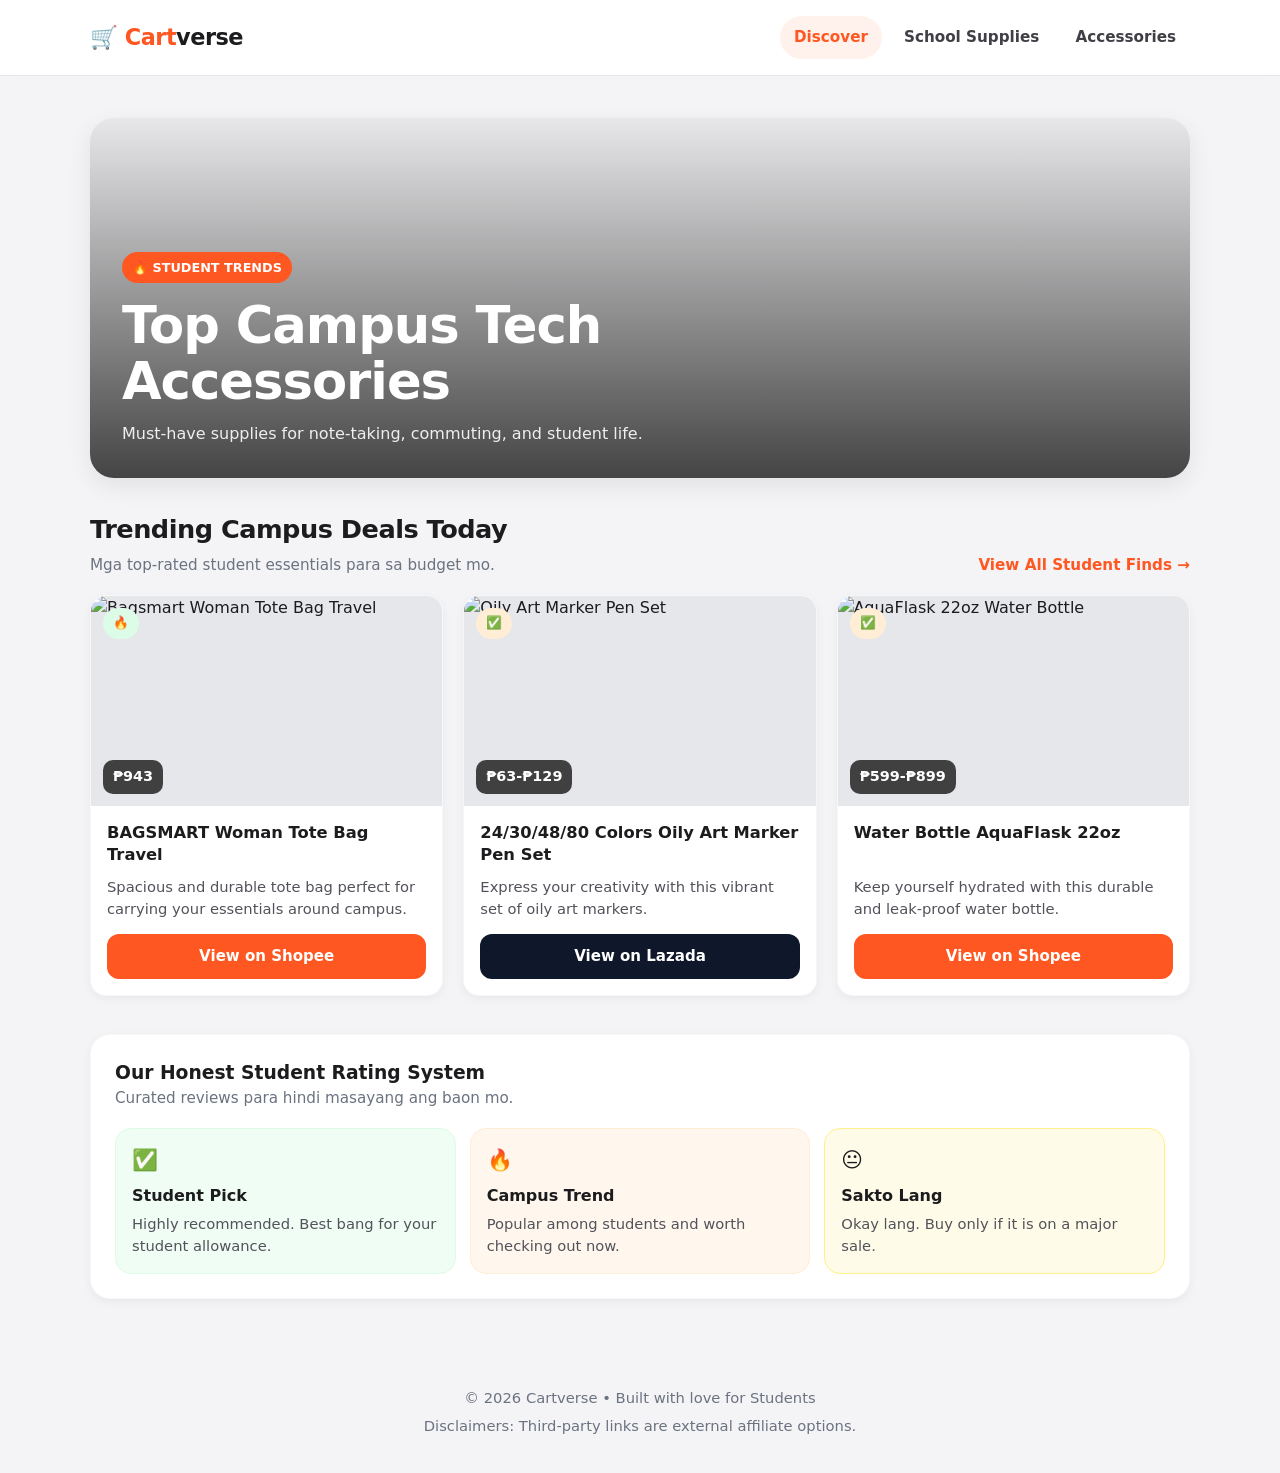
==== index.html @ a7df6241 "Update index.html" ====
<!DOCTYPE html>
<html lang="en">
<head>
  <meta charset="UTF-8" />
  <meta name="viewport" content="width=device-width, initial-scale=1.0" />
  <title>CartVerse | The Student Shopping Hub</title>
  <meta name="description" content="Discover budget-friendly daily school and lifestyle finds trending online." />

    <link rel="stylesheet" href="style.css" />
</head>
<body>

  <header>
    <div class="container nav-wrap">
      <div class="logo" data-page="home">🛒 Cart<span>verse</span></div>

      <nav id="navMenu">
        <a href="#" class="nav-link active" data-page="discover">Discover</a>
        <a href="Schoolsupplies.html" class="nav-link" data-page="school-supplies">School Supplies</a>
        <a href="accessories.html" class="nav-link" data-page="accessories">Accessories</a>
      </nav>

      <button class="menu-btn" id="menuBtn" aria-label="Open menu">☰</button>
    </div>
  </header>

  <!-- HOME -->
  <section id="page-home" class="page active">
    <div class="container">
      <div class="hero">
        <div class="hero-content">
          <span class="badge">🔥 STUDENT TRENDS</span>
          <h1 id="weeklyTrendTitle">Top Campus Tech Accessories</h1>
          <p id="weeklyTrendDesc">Must-have supplies for note-taking, commuting, and student life.</p>
        </div>
      </div>

      <div class="section-head">
        <div>
          <h2>Trending Campus Deals Today</h2>
          <p class="subtitle">Mga top-rated student essentials para sa budget mo.</p>
        </div>
        <a class="link-more" data-page="products">View All Student Finds →</a>
      </div>

      <div class="grid">
        <article class="card">
          <div class="card-media">
            <img src="https://urbanize.com.ph/cdn/shop/files/ZORAPUFFYTOTEBAG20L15.6DARKPINK.jpg?v=1753242029" alt="Bagsmart Woman Tote Bag Travel">
            <span class="label pick">🔥</span>
            <span class="price">₱943</span>
          </div>
          <div class="card-body">
            <h3>BAGSMART Woman Tote Bag Travel</h3>
            <p>Spacious and durable tote bag perfect for carrying your essentials around campus.</p>
            <a href="https://shopee.ph/product/1274006847/29334578543?d_id=119d6&fbclid=IwY2xjawTDHxdleHRuA2FlbQIxMQBzcnRjBmFwcF9pZAEwAAEe0GUUvHR-2mzgwWurWdqUloct5HxoFwGIVFLkCTsahULfKKFzEETgmdtwF88_aem_Q7Muy9vxRlAfymYEY0KRlw&uls_trackid=564r1qfe04qv&utm_content=hwQukmSt56ZjWmQnZuJNLMehuV9" target="_blank" class="btn btn-primary">View on Shopee</a>
          </div>
        </article>

        <article class="card">
          <div class="card-media">
            <img src="https://img.lazcdn.com/g/p/661849f80c9f0ef48b3bcabe8f1341df.png_720x720q80.png" alt="Oily Art Marker Pen Set">
            <span class="label trend">✅</span>
            <span class="price">₱63-₱129</span>
          </div>
          <div class="card-body">
            <h3>24/30/48/80 Colors Oily Art Marker Pen Set</h3>
            <p>Express your creativity with this vibrant set of oily art markers.</p>
            <a href="https://www.lazada.com.ph/products/pdp-i356802846-s26409563704.html?c=&channelLpJumpArgs=
        &clickTrackInfo=query%253Aschool%252Bsuplies%253Bnid%253A356802846%253Bsrc%253ALazadaMainSrp%253Brn
        %253Ab2de09ec4aee757e54d3545d79416fb6%253Bregion%253Aph%253Bsku%253A356802846_PH%253Bprice%253A92.07
        %253Bclient%253Amobile%253Bsupplier_id%253A889%253Bsession_id%253A%253Bbiz_source%253Ah5_internal%25
        3Bslot%253A16%253Butlog_bucket_id%253A470687%253Basc_category_id%253A22716%253Bitem_id%253A356802846%
        253Bsku_id%253A26409563704%253Bshop_id%253A7734%253BtemplateInfo%253A107881_E%2523-1_A3_C%2523&free
        shipping=1&fs_ab=2&fuse_fs=&lang=en&location=Bulacan&price=92.07&priceCompare=skuId%3A26409563704%3Bsourc
        e%3Alazada-search-voucher%3Brt%3Av_dyn_single-6%2FOK%23v_algo-13%2FOK%3Bip%3A33.81.247.198%3BaReq%3A90000
        1018013276%3BaResp%3A900001018013276_0%3Bsn%3Ab2de09ec4aee757e54d3545d79416fb6%3BunionTrace%3A012541a7178
        40405012462321e%3BoriginPrice%3A9207%3BsubsidyPrice%3A9207%3BacrossSubsidyPrice%3A9207%3BshopPrice%3A9207
        %3BvoucherPrice%3A9207%3BdisplayPrice%3A9207%3BisGray%3Afalse%3BsinglePromotionId%3A900001166032385%3Bsin
        gleToolCode%3AstoreFlashSale%3BvoucherPricePlugin%3A1%3BbuyerId%3A0%3ButdId%3AwpyTfdIv2kq2oCAbS%2FtZB2Zmp
        i%3BnewBuyer%3Afalse%3Btimestamp%3A1784040501730%3BisPreHeat%3Afalse%3BisPreHeat%3Afalse%3BitemType%3A0&r
        atingscore=4.9296482412060305&request_id=b2de09ec4aee757e54d3545d79416fb6&review=995&sale=3417&search=1
        &source=search&spm=a2o4l.searchlist.list.16&stock=1&dsource=share&laz_share_info=3809077927_5_100_0_38090
        79927_null&laz_token=f9461fcec348335b26bdcac873b13fa4&exlaz=e_02ORYuQNKp7Gip8qo24MCZFmNCmP6gU%2FnnWa525Vo
        cjCXvTKdNAtBZ9M7OhatQZXzRRrDZgMHzeuMScOJ7o6d%2FuxtDhefxtiD3WnASIas1Y%3D&sub_aff_id=social_share&sub_id2=3
        809077927&sub_id6=CPI_EXLAZ" target="_blank" class="btn btn-blue">View on Lazada</a>
          </div>
        </article>

        <article class="card">
          <div class="card-media">
            <img src="https://down-ph.img.susercontent.com/file/ph-11134207-820lf-mq7h2h96b3f35b.webp" alt="AquaFlask 22oz Water Bottle">
            <span class="label trend">✅</span>
            <span class="price">₱599-₱899</span>
          </div>
          <div class="card-body">
            <h3>Water Bottle AquaFlask 22oz</h3>
            <p>Keep yourself hydrated with this durable and leak-proof water bottle.</p>
            <a href="https://shopee.ph/product/1344724955/51013322574?d_id=eb044&fbclid=IwY2xjawTDIJ9leHRuA2FlbQIxMQBzcnRjBmFwcF9pZAEwAAEeaBiVEH11SwmpKhSJuuC8u22rtZngkVhweOirmakg-JugnvPbtaT-svU56ak_aem_vniA6LWFia5chDKTsBSP_A&uls_trackid=564r30q201k5&utm_content=CpCjVZBEoNfeaJhUya5evRuj17M" target="_blank" class="btn btn-primary">View on Shopee</a>
          </div>
        </article>
      </div>

      <section class="rating">
        <h3>Our Honest Student Rating System</h3>
        <p class="subtitle">Curated reviews para hindi masayang ang baon mo.</p>

        <div class="rating-grid">
          <div class="rating-box pick">
            <span class="icon">✅</span>
            <h4>Student Pick</h4>
            <p>Highly recommended. Best bang for your student allowance.</p>
          </div>

          <div class="rating-box trend">
            <span class="icon">🔥</span>
            <h4>Campus Trend</h4>
            <p>Popular among students and worth checking out now.</p>
          </div>

          <div class="rating-box ok">
            <span class="icon">😐</span>
            <h4>Sakto Lang</h4>
            <p>Okay lang. Buy only if it is on a major sale.</p>
          </div>
        </div>
      </section>
    </div>
  </section>

 
  

  <footer>
    <div class="container">
      <p>&copy; 2026 Cartverse • Built with love for Students</p>
      <p style="margin-top: 6px;">Disclaimers: Third-party links are external affiliate options.</p>
    </div>
  </footer>

<script src="js/script.js"></script>
</body>
</html>
---- style.css ----
:root {
      --bg: #f4f4f6;
      --surface: #ffffff;
      --text: #1c1c1e;
      --muted: #6b7280;
      --primary: #ff5722;
      --primary-dark: #e64a19;
      --border: #e5e7eb;
      --shadow: 0 8px 24px rgba(0, 0, 0, 0.08);
      --shadow-soft: 0 3px 10px rgba(0, 0, 0, 0.05);
      --radius: 16px;
      --radius-sm: 12px;
      --font: system-ui, -apple-system, BlinkMacSystemFont, "Segoe UI", Roboto, Arial, sans-serif;
    }

    * {
      box-sizing: border-box;
      margin: 0;
      padding: 0;
    }

    html {
      scroll-behavior: smooth;
    }

    body {
      font-family: var(--font);
      background: var(--bg);
      color: var(--text);
      line-height: 1.5;
    }

    a {
      color: inherit;
      text-decoration: none;
    }

    img {
      max-width: 100%;
      display: block;
    }

    .container {
      width: min(1100px, calc(100% - 32px));
      margin: 0 auto;
    }

    /* Header */
    header {
      position: sticky;
      top: 0;
      z-index: 1000;
      background: rgba(255, 255, 255, 0.92);
      backdrop-filter: blur(12px);
      border-bottom: 1px solid var(--border);
    }

    .nav-wrap {
      display: flex;
      align-items: center;
      justify-content: space-between;
      gap: 16px;
      padding: 16px 0;
    }

    .logo {
      font-size: 1.4rem;
      font-weight: 800;
      color: var(--primary);
      letter-spacing: -0.5px;
      cursor: pointer;
      white-space: nowrap;
    }

    .logo span {
      color: var(--text);
      font-weight: 700;
    }

    nav {
      display: flex;
      align-items: center;
      gap: 8px;
    }

    nav a {
      padding: 10px 14px;
      border-radius: 999px;
      font-size: 0.95rem;
      font-weight: 600;
      color: #3f3f46;
      transition: 0.2s ease;
      cursor: pointer;
    }

    nav a:hover,
    nav a.active {
      background: #fff1eb;
      color: var(--primary);
    }

    .menu-btn {
      display: none;
      border: 1px solid var(--border);
      background: var(--surface);
      border-radius: 10px;
      width: 42px;
      height: 42px;
      cursor: pointer;
      box-shadow: var(--shadow-soft);
      font-size: 1.2rem;
    }

    /* Sections */
    .page {
      display: none;
      padding: 28px 0 60px;
      animation: fadeIn 0.25s ease;
    }

    .page.active {
      display: block;
    }

    @keyframes fadeIn {
      from { opacity: 0; transform: translateY(10px); }
      to { opacity: 1; transform: translateY(0); }
    }

    .hero {
      margin-top: 14px;
      border-radius: 24px;
      overflow: hidden;
      min-height: 360px;
      background:
        linear-gradient(180deg, rgba(0,0,0,.05), rgba(0,0,0,.72)),
        url("https://images.unsplash.com/photo-1519710164239-da123dc03ef4?auto=format&fit=crop&w=1400&q=80") center/cover no-repeat;
      box-shadow: var(--shadow);
      display: flex;
      align-items: flex-end;
    }

    .hero-content {
      padding: 32px;
      color: white;
      max-width: 720px;
    }

    .badge {
      display: inline-block;
      background: var(--primary);
      color: white;
      font-size: 0.8rem;
      font-weight: 700;
      padding: 6px 10px;
      border-radius: 999px;
      margin-bottom: 14px;
    }

    .hero h1 {
      font-size: clamp(2rem, 4vw, 3.2rem);
      line-height: 1.1;
      margin-bottom: 12px;
      letter-spacing: -1px;
    }

    .hero p {
      color: rgba(255,255,255,.9);
      max-width: 60ch;
      font-size: 1rem;
    }

    .section-head {
      display: flex;
      justify-content: space-between;
      align-items: end;
      gap: 16px;
      margin: 32px 0 18px;
    }

    .section-head h2 {
      font-size: 1.6rem;
      letter-spacing: -0.5px;
      margin-bottom: 6px;
    }

    .subtitle {
      color: var(--muted);
      font-size: 0.95rem;
    }

    .link-more {
      color: var(--primary);
      font-weight: 700;
      font-size: 0.95rem;
      white-space: nowrap;
      cursor: pointer;
    }

    /* Cards */
    .grid {
      display: grid;
      grid-template-columns: repeat(auto-fit, minmax(240px, 1fr));
      gap: 20px;
    }

    .card {
      background: var(--surface);
      border: 1px solid rgba(0,0,0,.03);
      border-radius: var(--radius);
      overflow: hidden;
      box-shadow: var(--shadow-soft);
      transition: transform .2s ease, box-shadow .2s ease;
      display: flex;
      flex-direction: column;
    }

    .card:hover {
      transform: translateY(-4px);
      box-shadow: var(--shadow);
    }

    .card-media {
      position: relative;
      height: 210px;
      background: #e5e7eb;
      overflow: hidden;
    }

    .card-media img {
      width: 100%;
      height: 100%;
      object-fit: cover;
    }

    .label {
      position: absolute;
      top: 12px;
      left: 12px;
      font-size: 0.78rem;
      font-weight: 700;
      color: white;
      padding: 6px 10px;
      border-radius: 999px;
    }

    .label.trend { background: #ffedd5; }
    .label.pick { background: #dcfce7; }
    .label.ok { background: #fef08a; }

    .price {
      position: absolute;
      bottom: 12px;
      left: 12px;
      background: rgba(0,0,0,.72);
      color: white;
      padding: 6px 10px;
      border-radius: 10px;
      font-weight: 700;
      font-size: 0.9rem;
    }

    .card-body {
      padding: 16px;
      display: flex;
      flex-direction: column;
      flex: 1;
    }

    .card-body h3 {
      font-size: 1.02rem;
      line-height: 1.35;
      margin-bottom: 10px;
      min-height: 2.7em;
    }

    .card-body p {
      color: #52525b;
      font-size: 0.92rem;
      margin-bottom: 14px;
      flex: 1;
    }

    .btn {
      display: inline-flex;
      align-items: center;
      justify-content: center;
      gap: 8px;
      border: none;
      border-radius: 12px;
      padding: 11px 14px;
      font-weight: 700;
      font-size: 0.94rem;
      cursor: pointer;
      transition: 0.2s ease;
    }

    .btn:hover {
      transform: translateY(-1px);
    }

    .btn-primary {
      background: var(--primary);
      color: white;
    }

    .btn-primary:hover {
      background: var(--primary-dark);
    }

    .btn-dark {
      background: #111827;
      color: white;
    }

    .btn-blue {
      background: #0f172a;
      color: white;
    }

    /* Rating boxes */
    .rating {
      margin-top: 38px;
      background: var(--surface);
      border-radius: 20px;
      padding: 24px;
      box-shadow: var(--shadow-soft);
      border: 1px solid rgba(0,0,0,.03);
    }

    .rating-grid {
      display: grid;
      grid-template-columns: repeat(auto-fit, minmax(220px, 1fr));
      gap: 14px;
      margin-top: 18px;
    }

    .rating-box {
      padding: 16px;
      border-radius: 16px;
      border: 1px solid var(--border);
    }

    .rating-box .icon {
      font-size: 1.3rem;
      display: inline-block;
      margin-bottom: 8px;
    }

    .rating-box h4 {
      font-size: 1rem;
      margin-bottom: 5px;
    }

    .rating-box p {
      color: #52525b;
      font-size: 0.92rem;
    }

    .rating-box.pick { background: #f0fdf4; border-color: #dcfce7; }
    .rating-box.trend { background: #fff7ed; border-color: #ffedd5; }
    .rating-box.ok { background: #fefce8; border-color: #fef08a; }

    /* Tabs */
    .tabs {
      display: flex;
      flex-wrap: wrap;
      justify-content: center;
      gap: 10px;
      margin: 20px 0 28px;
    }

    .tab-btn {
      border: 1px solid var(--border);
      background: var(--surface);
      color: #374151;
      border-radius: 999px;
      padding: 10px 16px;
      font-weight: 700;
      cursor: pointer;
      transition: 0.2s ease;
    }

    .tab-btn:hover,
    .tab-btn.active {
      background: var(--primary);
      color: white;
      border-color: var(--primary);
    }

    /* Form */
    .form-wrap {
      max-width: 620px;
      margin: 0 auto;
      background: var(--surface);
      padding: 28px;
      border-radius: 20px;
      box-shadow: var(--shadow);
      border: 1px solid rgba(0,0,0,.03);
    }

    .form-wrap h2 {
      font-size: 1.7rem;
      margin-bottom: 8px;
      letter-spacing: -0.5px;
    }

    .form-group {
      margin-bottom: 16px;
    }

    label {
      display: block;
      font-weight: 700;
      margin-bottom: 6px;
      font-size: 0.95rem;
    }

    input,
    select,
    textarea {
      width: 100%;
      border: 1px solid var(--border);
      background: #fafafa;
      border-radius: 12px;
      padding: 12px 14px;
      font: inherit;
      outline: none;
      transition: 0.2s ease;
    }

    input:focus,
    select:focus,
    textarea:focus {
      background: white;
      border-color: var(--primary);
      box-shadow: 0 0 0 4px rgba(255, 87, 34, 0.12);
    }

    textarea {
      resize: vertical;
      min-height: 120px;
    }

    .error {
      display: none;
      margin-top: 6px;
      font-size: 0.85rem;
      color: #dc2626;
    }

    .success {
      display: none;
      margin-top: 18px;
      padding: 14px;
      border-radius: 12px;
      background: #ecfdf5;
      color: #166534;
      border: 1px solid #bbf7d0;
      font-size: 0.95rem;
      font-weight: 600;
    }

    footer {
      padding: 28px 0 36px;
      text-align: center;
      color: var(--muted);
      font-size: 0.92rem;
    }

    /* Mobile */
    @media (max-width: 768px) {
      .menu-btn {
        display: inline-flex;
        align-items: center;
        justify-content: center;
      }

      nav {
        display: none;
        position: absolute;
        left: 16px;
        right: 16px;
        top: 68px;
        flex-direction: column;
        align-items: stretch;
        gap: 6px;
        background: white;
        border: 1px solid var(--border);
        border-radius: 16px;
        padding: 10px;
        box-shadow: var(--shadow);
      }

      nav.show {
        display: flex;
      }

      nav a {
        border-radius: 12px;
      }

      .section-head {
        align-items: start;
        flex-direction: column;
      }

      .hero-content {
        padding: 24px;
      }

      .form-wrap {
        padding: 22px;
      }
    }
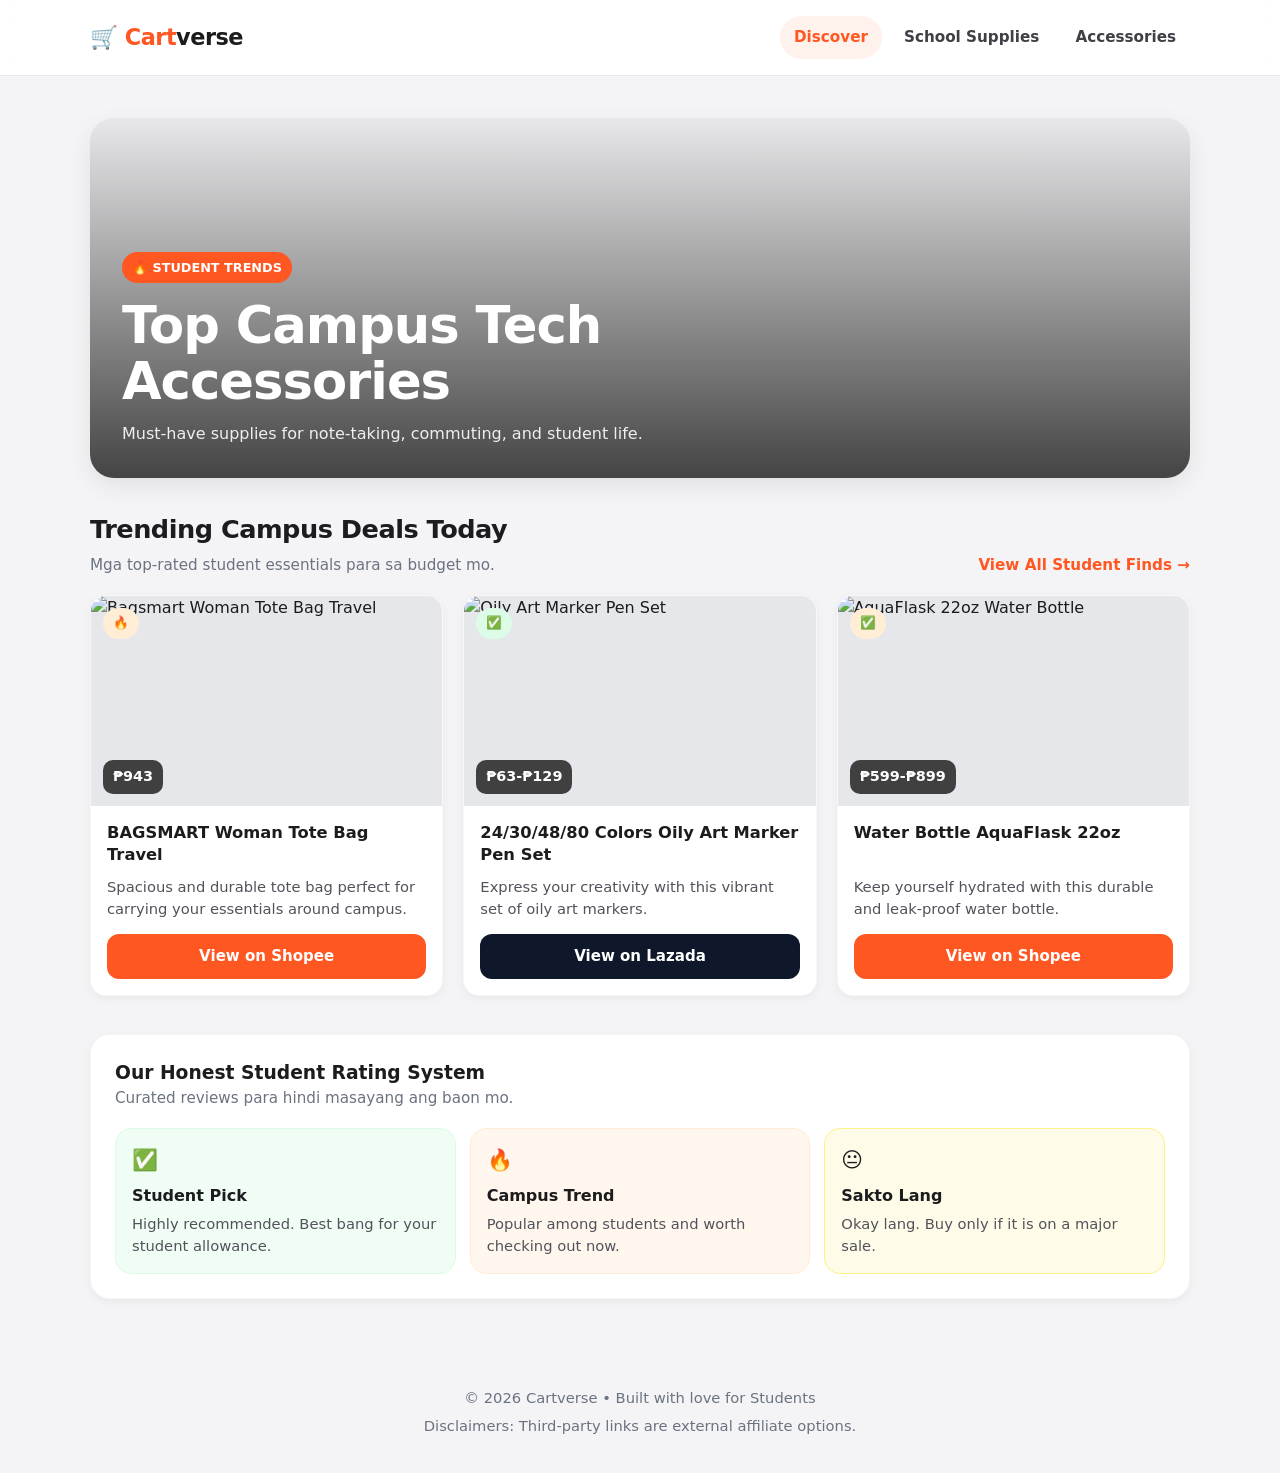
==== commit 7a623578: "Update index.html" ====
--- a/index.html
+++ b/index.html
@@ -47,7 +47,7 @@
         <article class="card">
           <div class="card-media">
             <img src="https://urbanize.com.ph/cdn/shop/files/ZORAPUFFYTOTEBAG20L15.6DARKPINK.jpg?v=1753242029" alt="Bagsmart Woman Tote Bag Travel">
-            <span class="label pick">🔥</span>
+            <span class="label trend">🔥</span>
             <span class="price">₱943</span>
           </div>
           <div class="card-body">
@@ -60,7 +60,7 @@
         <article class="card">
           <div class="card-media">
             <img src="https://img.lazcdn.com/g/p/661849f80c9f0ef48b3bcabe8f1341df.png_720x720q80.png" alt="Oily Art Marker Pen Set">
-            <span class="label trend">✅</span>
+            <span class="label pick">✅</span>
             <span class="price">₱63-₱129</span>
           </div>
           <div class="card-body">
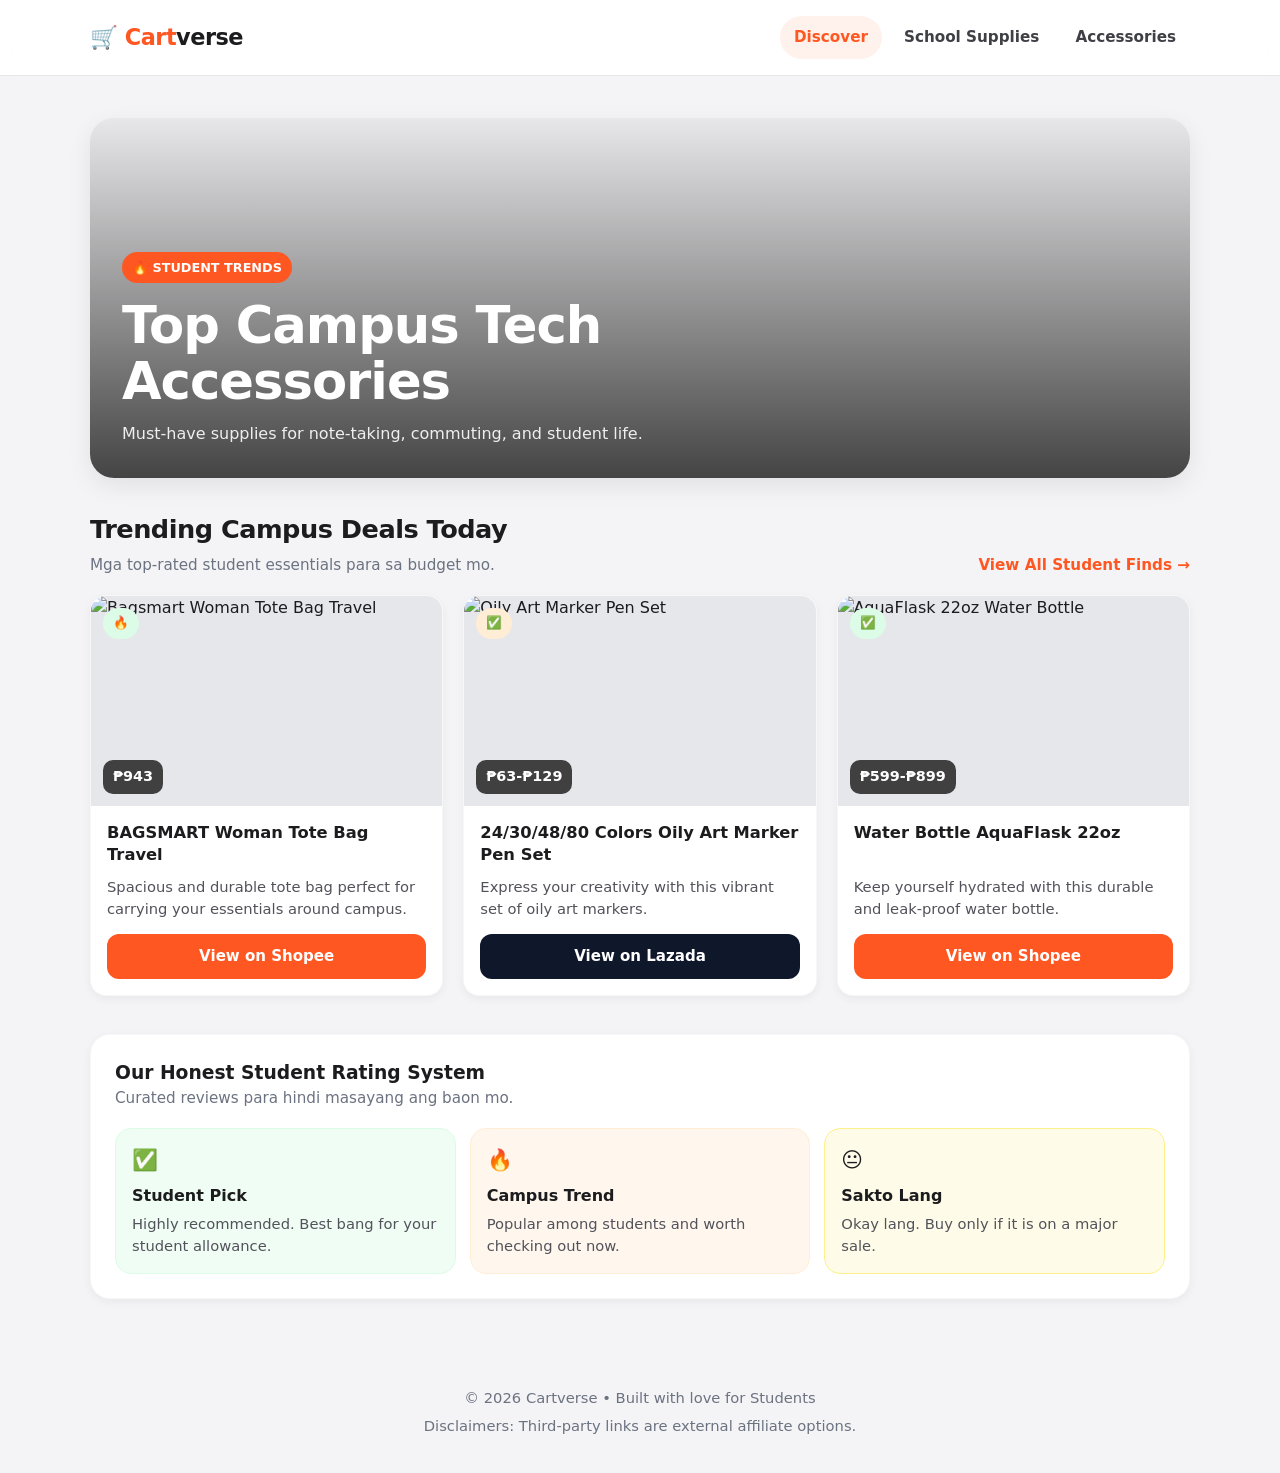
==== commit 36cd204e: "Update index.html" ====
--- a/index.html
+++ b/index.html
@@ -47,7 +47,7 @@
         <article class="card">
           <div class="card-media">
             <img src="https://urbanize.com.ph/cdn/shop/files/ZORAPUFFYTOTEBAG20L15.6DARKPINK.jpg?v=1753242029" alt="Bagsmart Woman Tote Bag Travel">
-            <span class="label trend">🔥</span>
+            <span class="label pick">🔥</span>
             <span class="price">₱943</span>
           </div>
           <div class="card-body">
@@ -60,7 +60,7 @@
         <article class="card">
           <div class="card-media">
             <img src="https://img.lazcdn.com/g/p/661849f80c9f0ef48b3bcabe8f1341df.png_720x720q80.png" alt="Oily Art Marker Pen Set">
-            <span class="label pick">✅</span>
+            <span class="label trend">✅</span>
             <span class="price">₱63-₱129</span>
           </div>
           <div class="card-body">
@@ -90,7 +90,7 @@
         <article class="card">
           <div class="card-media">
             <img src="https://down-ph.img.susercontent.com/file/ph-11134207-820lf-mq7h2h96b3f35b.webp" alt="AquaFlask 22oz Water Bottle">
-            <span class="label trend">✅</span>
+            <span class="label pick">✅</span>
             <span class="price">₱599-₱899</span>
           </div>
           <div class="card-body">
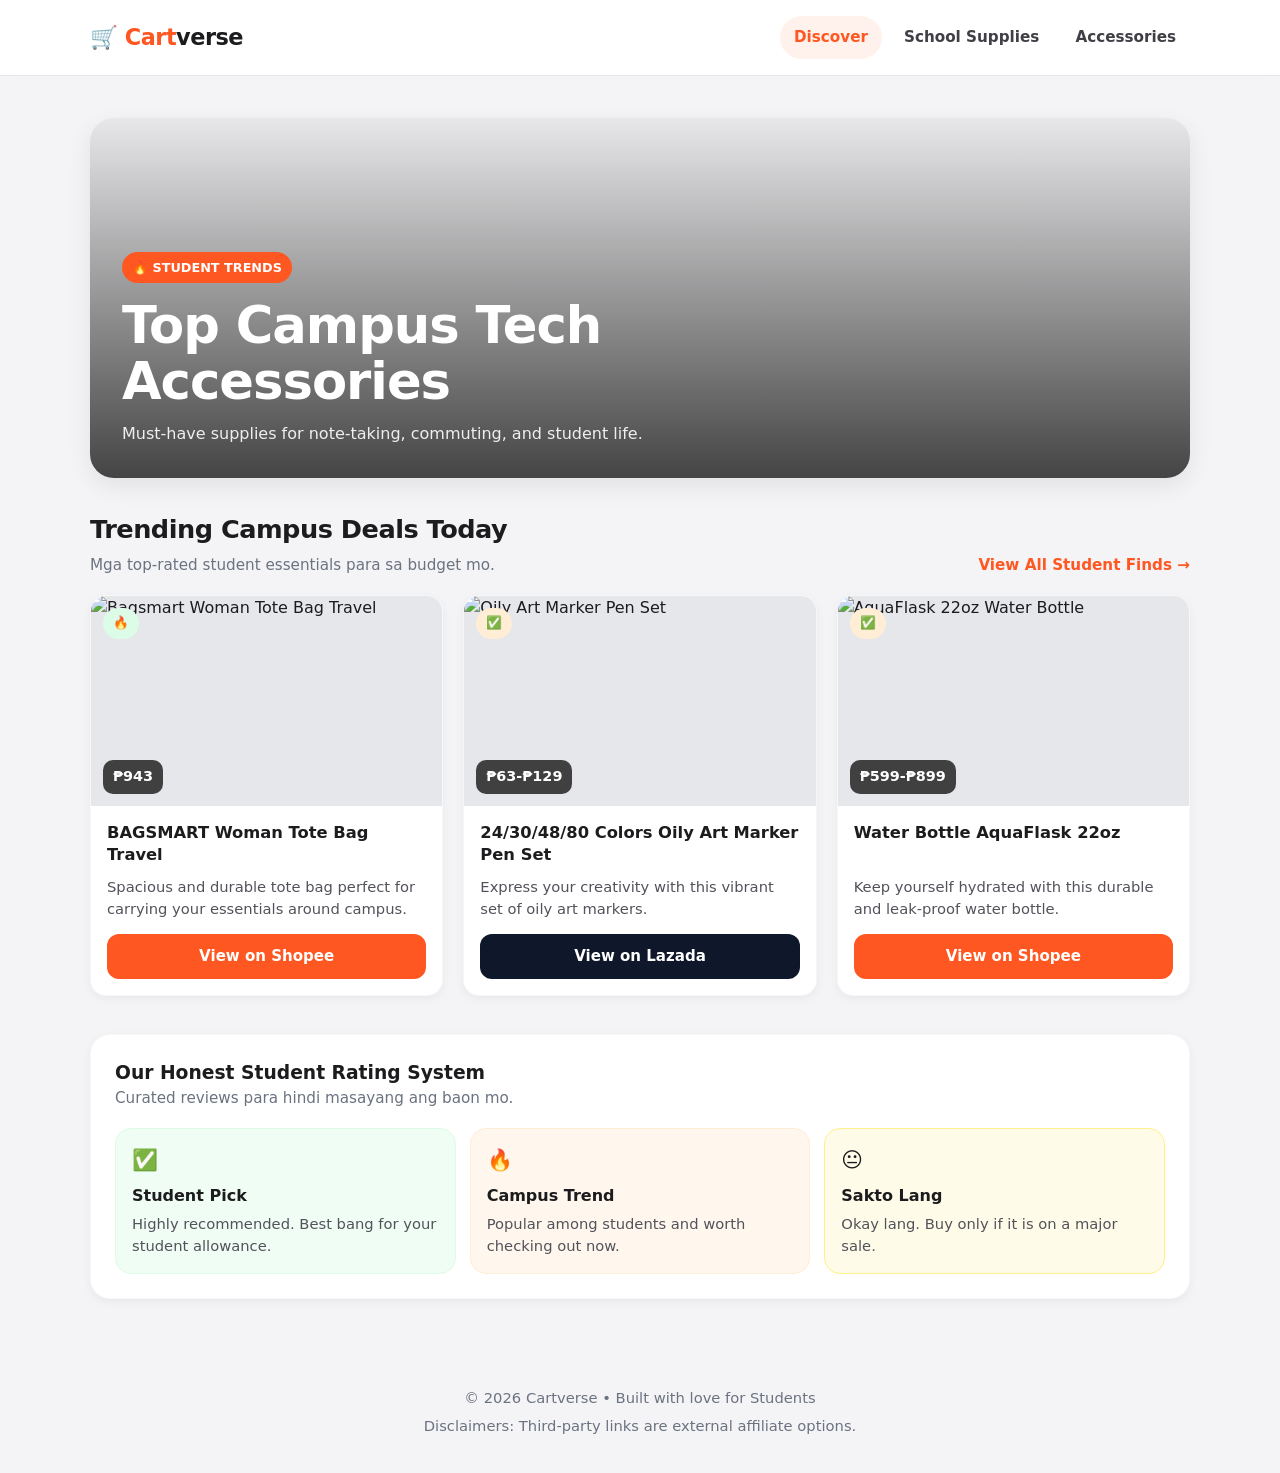
==== commit d701d4ca: "Update index.html" ====
--- a/index.html
+++ b/index.html
@@ -90,7 +90,7 @@
         <article class="card">
           <div class="card-media">
             <img src="https://down-ph.img.susercontent.com/file/ph-11134207-820lf-mq7h2h96b3f35b.webp" alt="AquaFlask 22oz Water Bottle">
-            <span class="label pick">✅</span>
+            <span class="label trend">✅</span>
             <span class="price">₱599-₱899</span>
           </div>
           <div class="card-body">
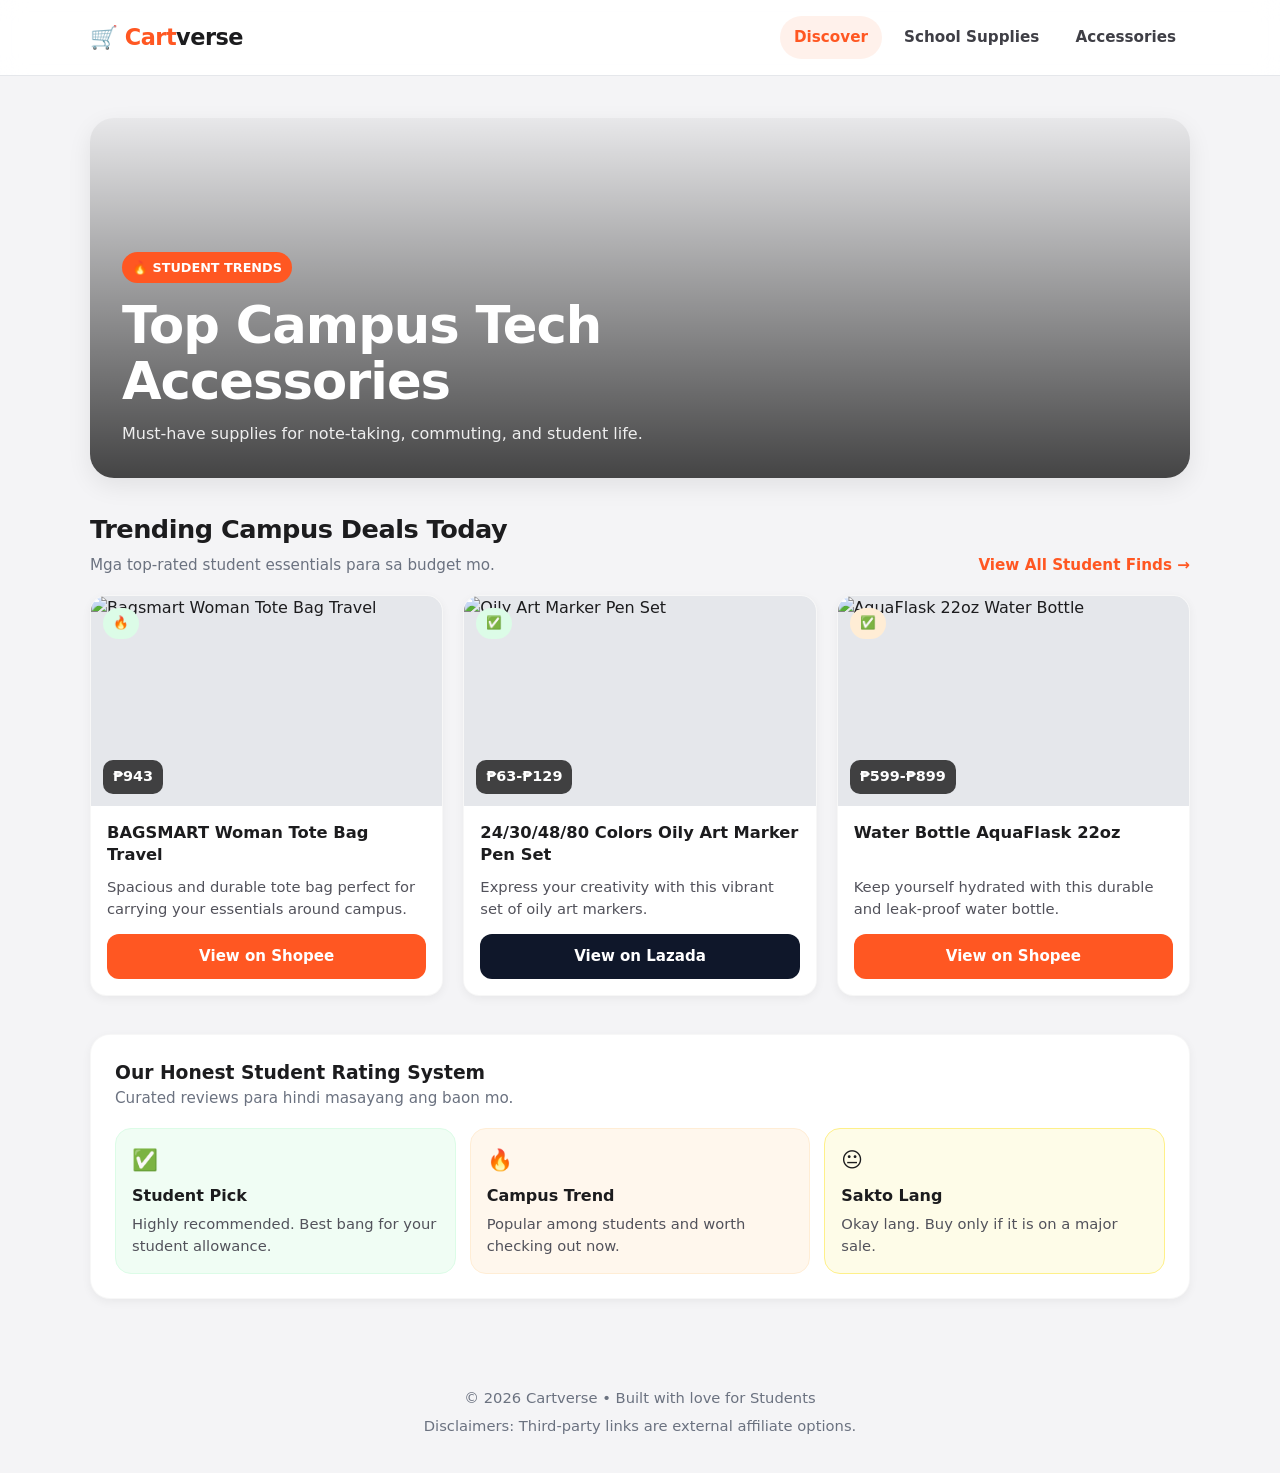
==== commit 1b0f2ef4: "Update index.html" ====
--- a/index.html
+++ b/index.html
@@ -60,7 +60,7 @@
         <article class="card">
           <div class="card-media">
             <img src="https://img.lazcdn.com/g/p/661849f80c9f0ef48b3bcabe8f1341df.png_720x720q80.png" alt="Oily Art Marker Pen Set">
-            <span class="label trend">✅</span>
+            <span class="label pick">✅</span>
             <span class="price">₱63-₱129</span>
           </div>
           <div class="card-body">
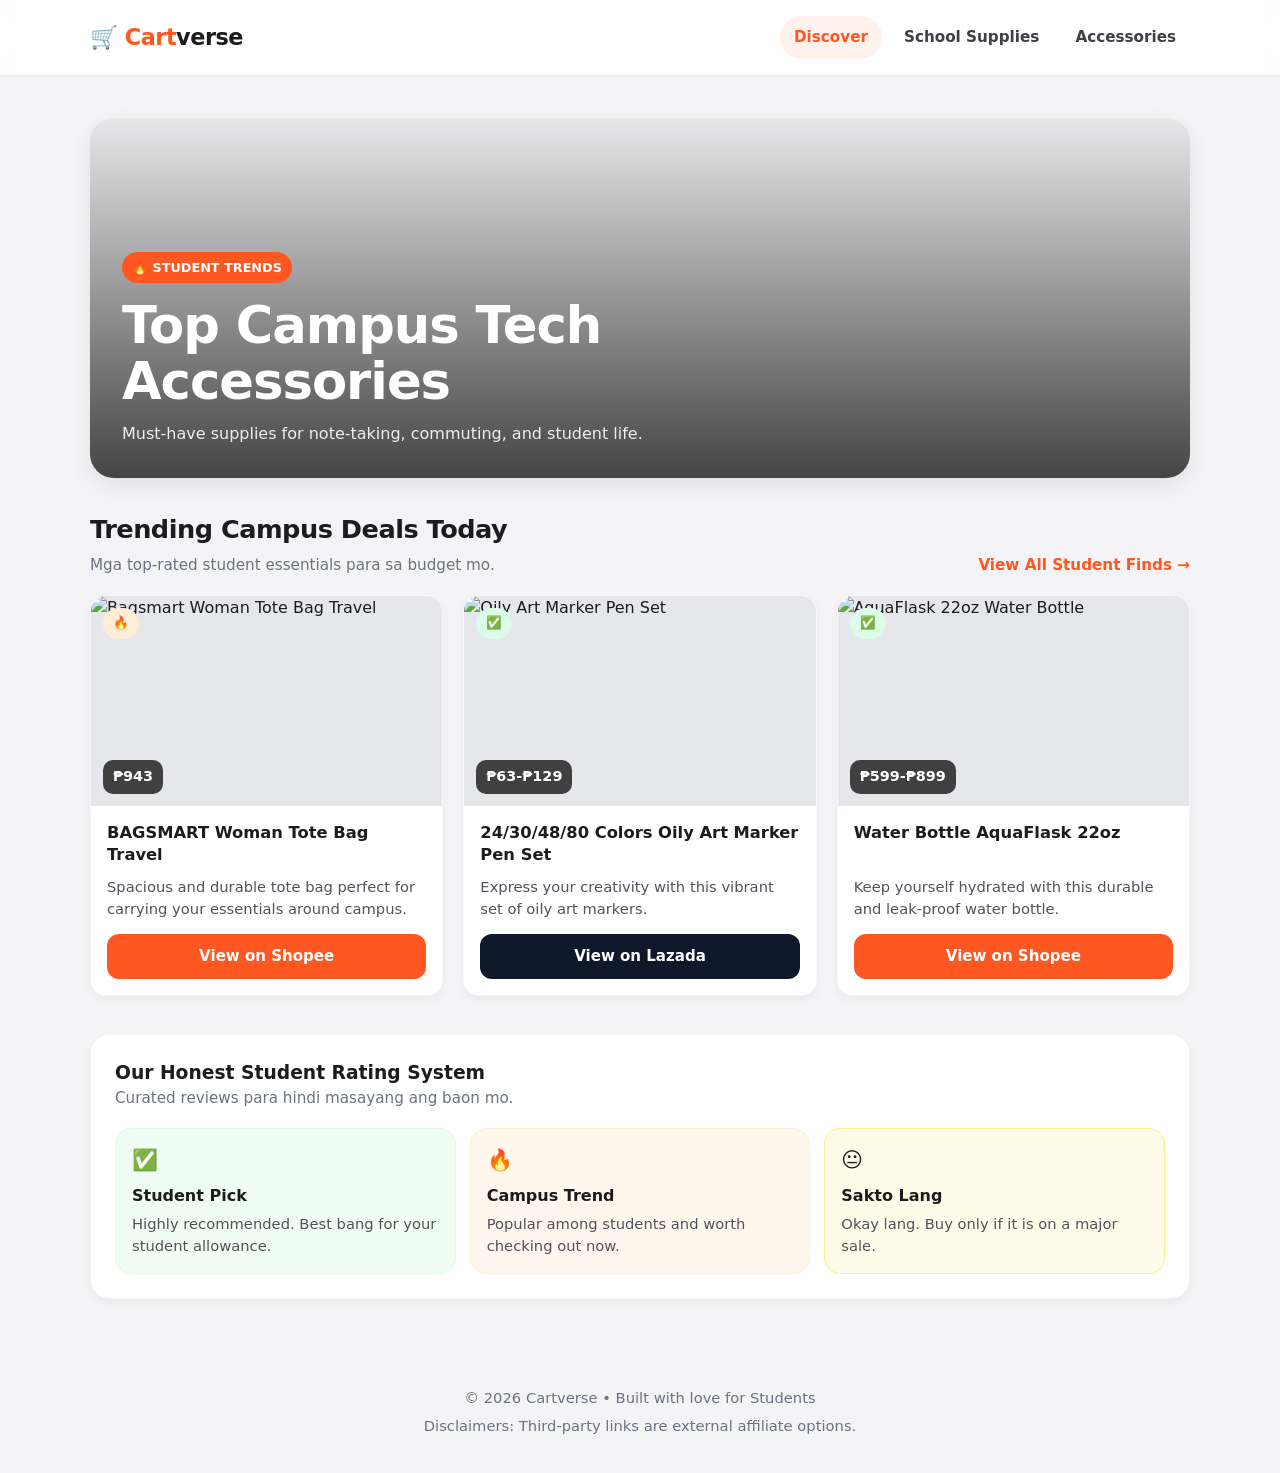
==== commit 43322f5d: "Update index.html" ====
--- a/index.html
+++ b/index.html
@@ -47,7 +47,7 @@
         <article class="card">
           <div class="card-media">
             <img src="https://urbanize.com.ph/cdn/shop/files/ZORAPUFFYTOTEBAG20L15.6DARKPINK.jpg?v=1753242029" alt="Bagsmart Woman Tote Bag Travel">
-            <span class="label pick">🔥</span>
+            <span class="label trend">🔥</span>
             <span class="price">₱943</span>
           </div>
           <div class="card-body">
@@ -90,7 +90,7 @@
         <article class="card">
           <div class="card-media">
             <img src="https://down-ph.img.susercontent.com/file/ph-11134207-820lf-mq7h2h96b3f35b.webp" alt="AquaFlask 22oz Water Bottle">
-            <span class="label trend">✅</span>
+            <span class="label pick">✅</span>
             <span class="price">₱599-₱899</span>
           </div>
           <div class="card-body">
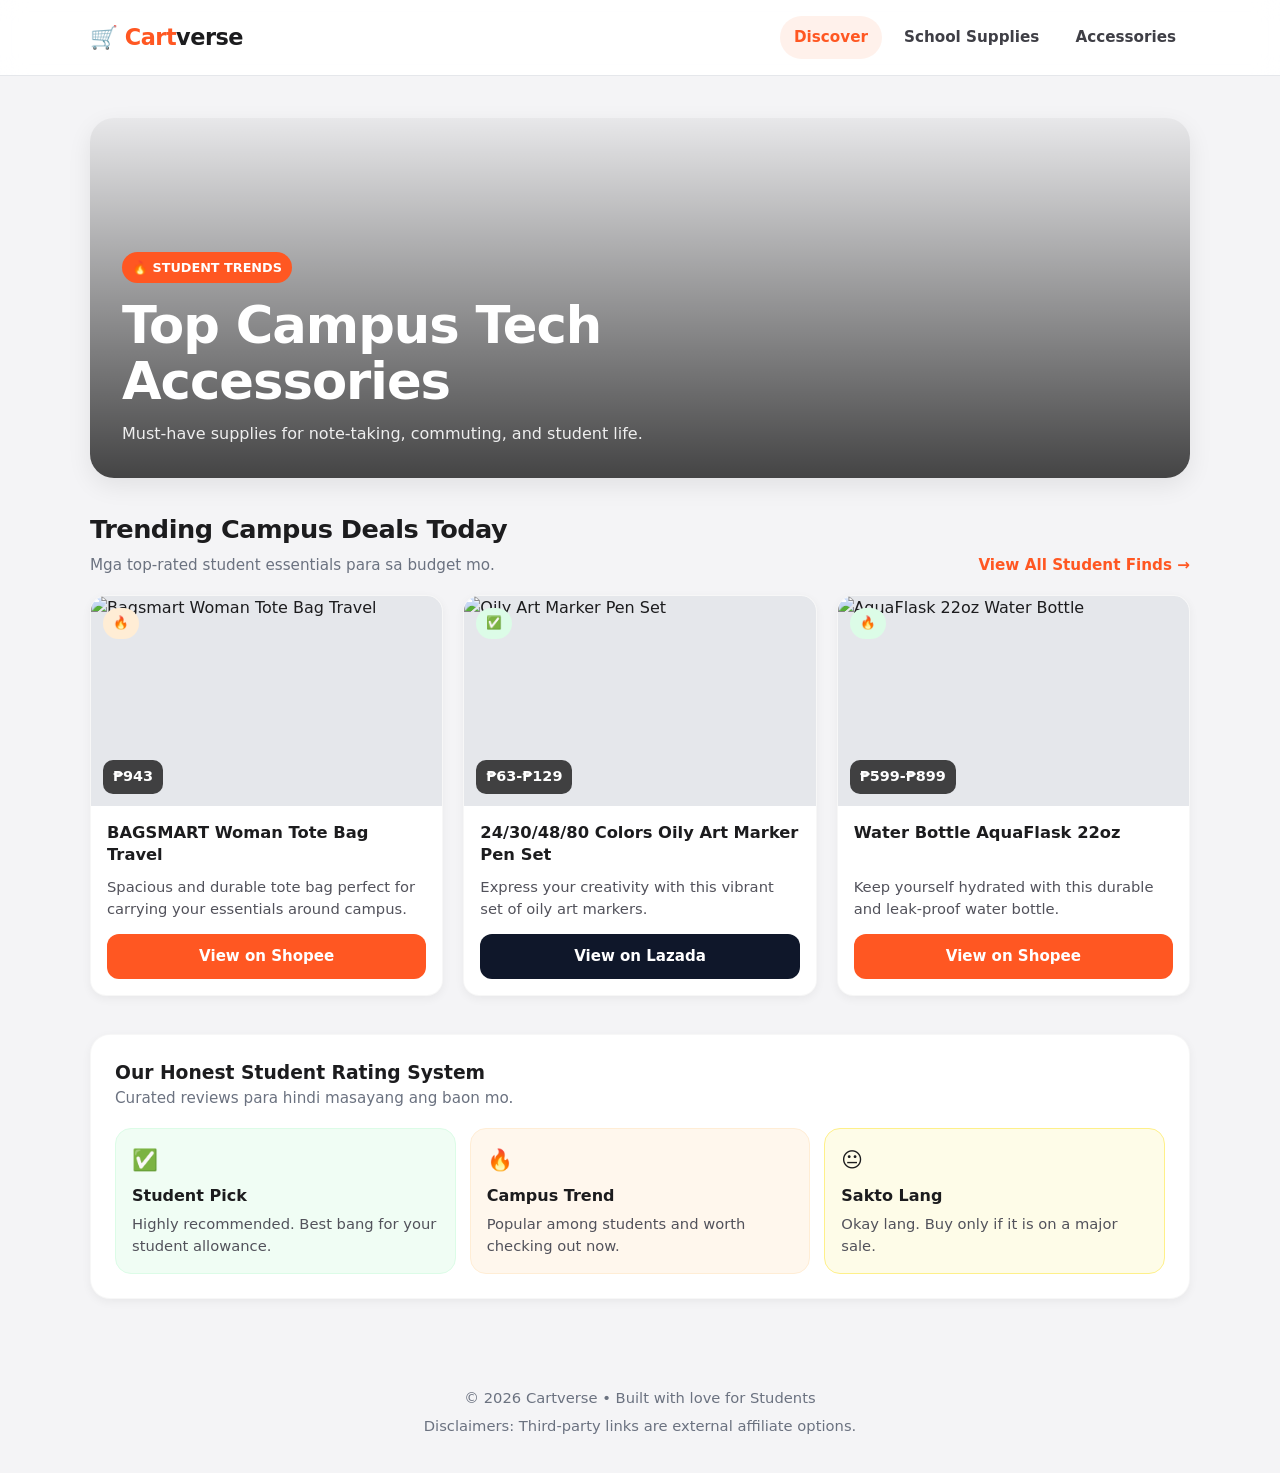
==== commit 887e1db2: "Update index.html" ====
--- a/index.html
+++ b/index.html
@@ -90,7 +90,7 @@
         <article class="card">
           <div class="card-media">
             <img src="https://down-ph.img.susercontent.com/file/ph-11134207-820lf-mq7h2h96b3f35b.webp" alt="AquaFlask 22oz Water Bottle">
-            <span class="label pick">✅</span>
+            <span class="label pick">🔥</span>
             <span class="price">₱599-₱899</span>
           </div>
           <div class="card-body">
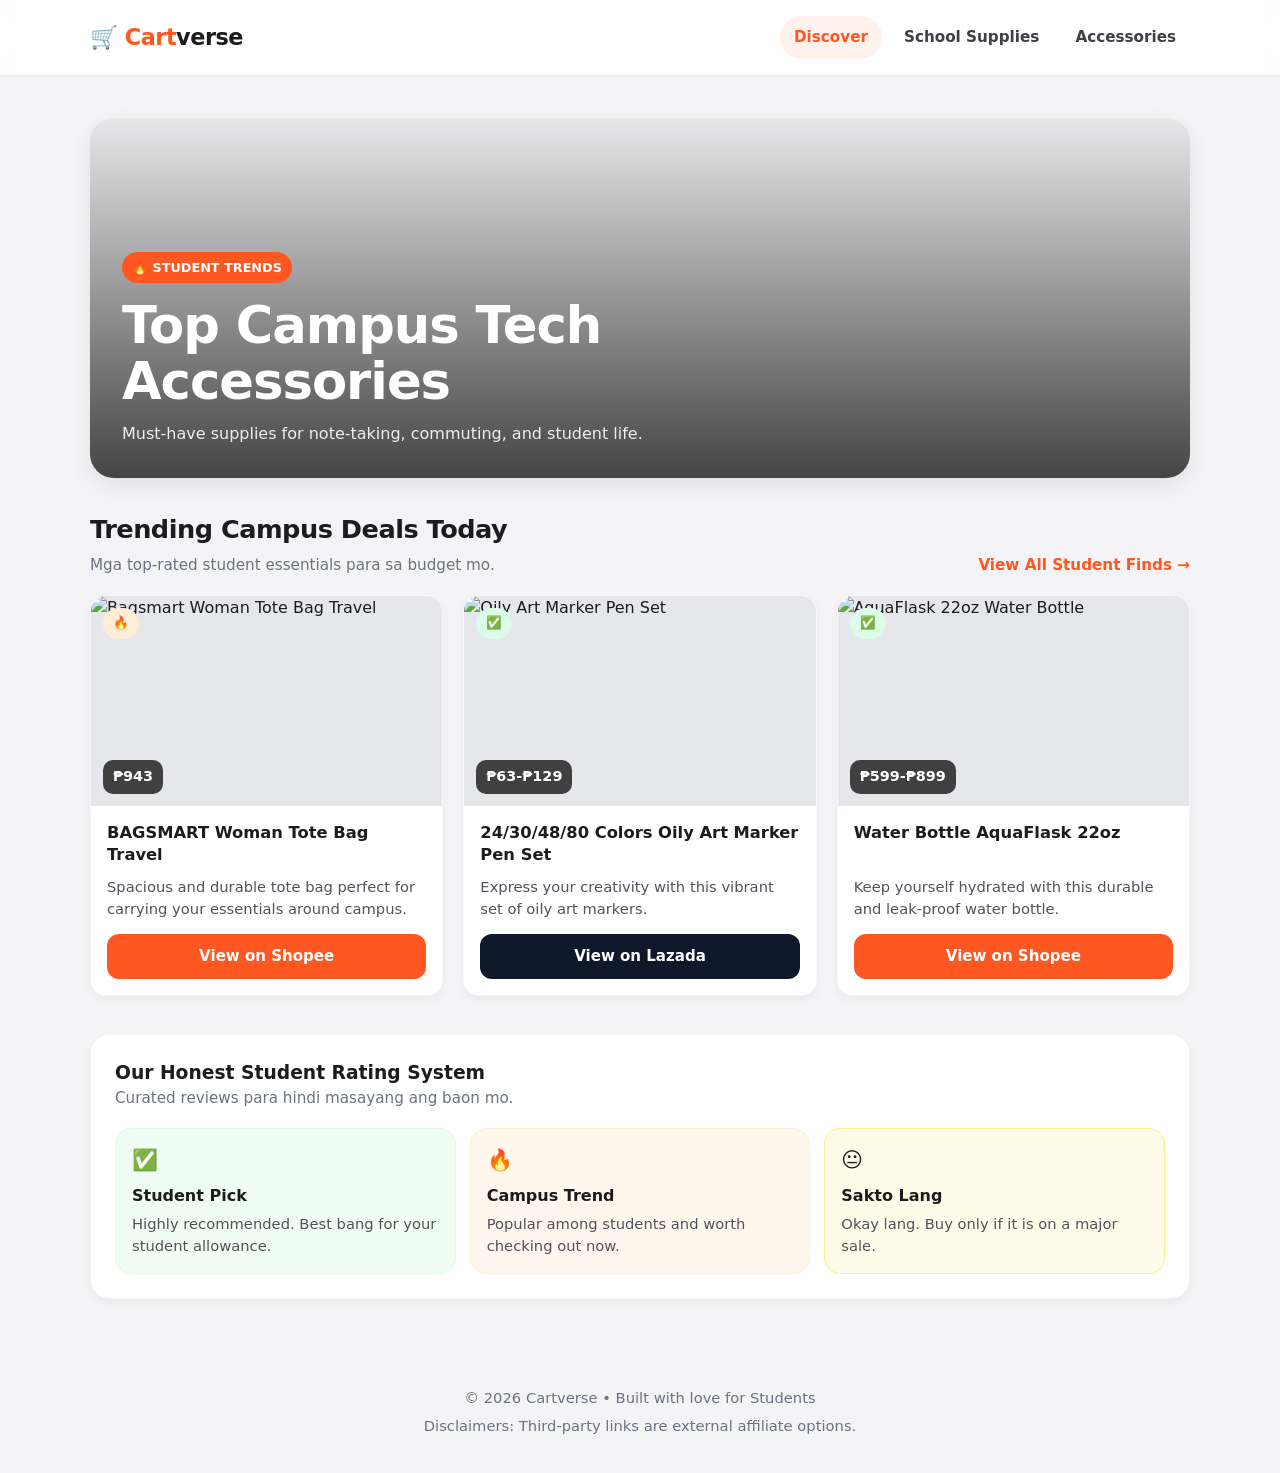
==== commit b378c51d: "Update index.html" ====
--- a/index.html
+++ b/index.html
@@ -90,7 +90,7 @@
         <article class="card">
           <div class="card-media">
             <img src="https://down-ph.img.susercontent.com/file/ph-11134207-820lf-mq7h2h96b3f35b.webp" alt="AquaFlask 22oz Water Bottle">
-            <span class="label pick">🔥</span>
+            <span class="label pick">✅</span>
             <span class="price">₱599-₱899</span>
           </div>
           <div class="card-body">
